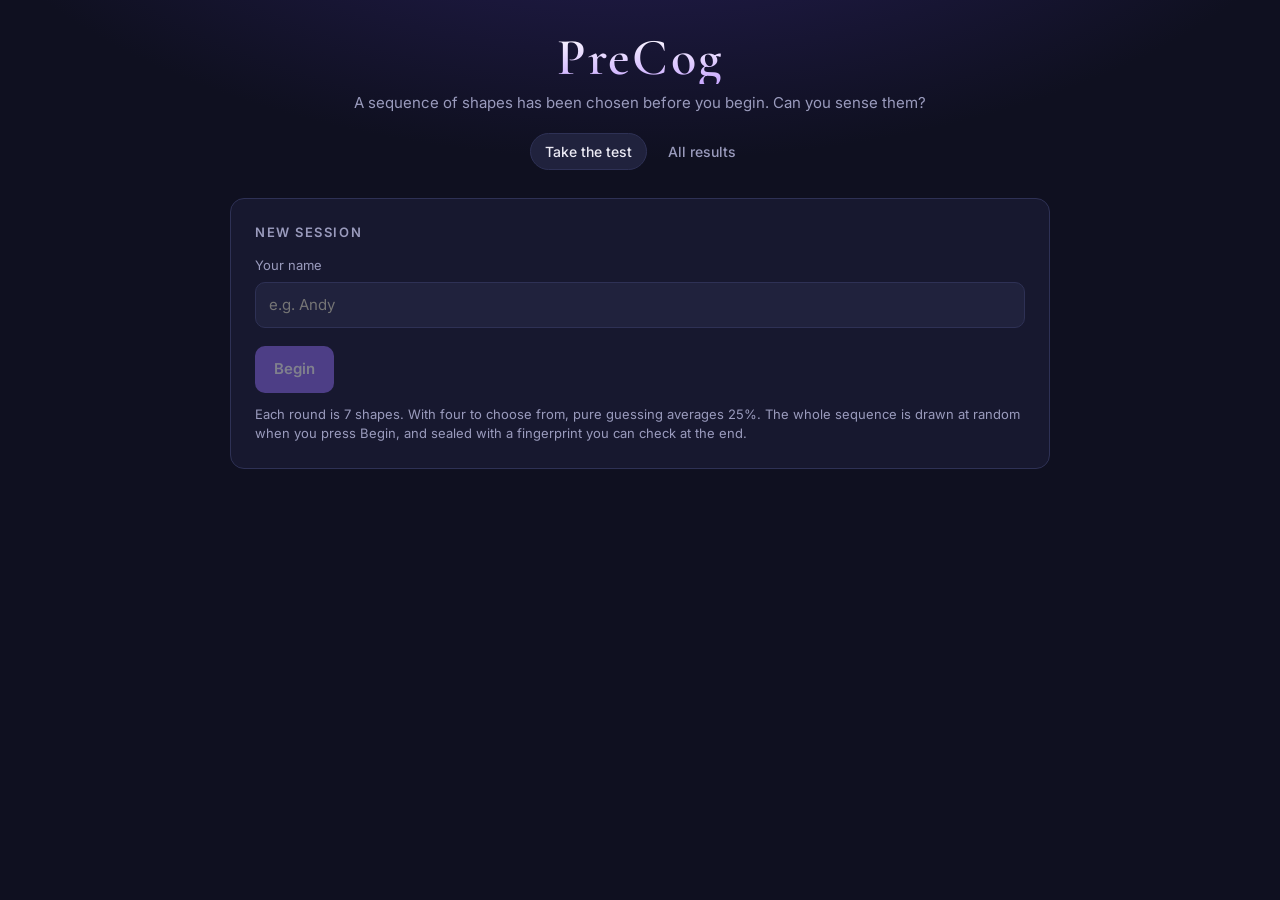
==== index.html @ 2380d51f "Face-down mystery card during play; flip reveal at the end The card's symbol is held only in script " ====
<!DOCTYPE html>
<html lang="en">
<head>
<meta charset="utf-8">
<meta name="viewport" content="width=device-width, initial-scale=1">
<title>PreCog</title>
<link rel="preconnect" href="https://fonts.googleapis.com">
<link href="https://fonts.googleapis.com/css2?family=Cormorant+Garamond:wght@500;600&family=Inter:wght@400;500;600&display=swap" rel="stylesheet">
<link rel="stylesheet" href="style.css?v=202611101138">
</head>
<body>
<div class="wrap">
  <header>
    <h1>PreCog</h1>
    <div class="tag">A sequence of shapes has been chosen before you begin. Can you sense them?</div>
    <nav class="nav">
      <a href="./" class="on">Take the test</a>
      <a href="results.html">All results</a>
    </nav>
  </header>

  <!-- Start -->
  <section class="card" id="startCard">
    <h2>New session</h2>
    <div>
      <label for="name">Your name</label>
      <input type="text" id="name" maxlength="40" autocomplete="name" placeholder="e.g. Andy">
    </div>
    <div class="actions">
      <button class="btn-primary" id="startBtn" disabled>Begin</button>
    </div>
    <div class="hint">Each round is 7 shapes. With four to choose from, pure guessing averages 25%. The whole sequence is drawn at random when you press Begin, and sealed with a fingerprint you can check at the end.</div>
  </section>

  <!-- Scramble -->
  <section class="card hidden" id="scrambleCard">
    <div class="scramble-title" id="scrambleTitle">Scrambling the sequence…</div>
    <div class="slots" id="slots"></div>
    <div class="scramble-sub" id="scrambleSub"></div>
  </section>

  <!-- Game -->
  <section class="card hidden" id="gameCard">
    <div class="status">
      <div class="who" id="who"></div>
      <div class="count" id="count"></div>
    </div>
    <div class="progress"><div id="bar"></div></div>
    <div class="mystery-wrap"><div class="mystery" id="mystery" aria-label="Hidden card">?</div></div>
    <div class="prompt" id="prompt">Which shape is it?</div>
    <div class="choices" id="choices"></div>
    <div class="reveal" id="reveal"></div>
    <div class="actions" style="justify-content:center">
      <button class="btn-primary hidden" id="nextBtn">Next</button>
    </div>
    <div class="trail" id="trail"></div>
    <div class="note" style="text-align:center">Answers stay hidden until the end. Keys: 1–4 (or S, C, T, D).<br>Sealed sequence fingerprint: <span class="hash" id="hashNow"></span></div>
  </section>

  <!-- Result -->
  <section class="card hidden" id="resultCard">
    <div class="score">
      <h2>Round complete</h2>
      <div class="bigrow">
        <div><div class="big" id="hitsBig"></div><div class="lbl">correct</div></div>
        <div class="divider"></div>
        <div><div class="big" id="pct"></div><div class="lbl">score</div></div>
      </div>
      <div class="sub" id="pctSub"></div>
      <div class="read" id="pctRead"></div>
    </div>
    <div class="slots reveal-row" id="revealRow"></div>
    <div class="seq" id="seq"></div>
    <div class="note">Fingerprint check: the SHA-256 of <span class="hash" id="sealText"></span> is <span class="hash" id="sealHash"></span>, the same one shown during play.</div>
    <div class="actions" style="justify-content:center">
      <button class="btn-primary" id="againBtn">Play again</button>
      <button class="btn-ghost" id="changeBtn">Change player</button>
      <a class="btn-ghost" href="results.html">See all results</a>
    </div>
    <div class="note" id="saveNote" style="text-align:center"></div>
  </section>
</div>

<script src="common.js?v=202611101138"></script>
<script>
(() => {
  const ROUND_LENGTH = 7;

  // Unbiased random integer 0..n-1 using crypto
  function randInt(n) {
    const buf = new Uint32Array(1);
    const limit = Math.floor(0x100000000 / n) * n;
    do { crypto.getRandomValues(buf); } while (buf[0] >= limit);
    return buf[0] % n;
  }
  function shuffle(a) {
    a = a.slice();
    for (let i = a.length - 1; i > 0; i--) { const j = randInt(i + 1); [a[i], a[j]] = [a[j], a[i]]; }
    return a;
  }
  function randSalt() {
    const b = new Uint8Array(6); crypto.getRandomValues(b);
    return Array.from(b, x => x.toString(16).padStart(2, "0")).join("");
  }
  async function sha256(text) {
    const d = await crypto.subtle.digest("SHA-256", new TextEncoder().encode(text));
    return Array.from(new Uint8Array(d), x => x.toString(16).padStart(2, "0")).join("");
  }
  function verdictText(hits, n) {
    const pct = hits / n * 100;
    const p = pAtLeast(hits, n);
    if (pct > 25 && p < 0.01) return `Remarkable. Chance alone would do this well less than 1 time in ${Math.round(1 / p).toLocaleString()}.`;
    if (pct > 25 && p < 0.05) return `Above chance. Guessing would score this high about 1 time in ${Math.round(1 / p)}.`;
    if (pct > 25) return `A little above the 25% you'd expect from guessing, but well within luck.`;
    if (pct === 25) return `Exactly what chance predicts.`;
    return `Below the 25% chance level. The shapes are keeping their secrets.`;
  }

  // ---------- state ----------
  let round = null;
  let player = "";

  const nameEl = $("name");
  try { nameEl.value = localStorage.getItem("precog.name") || ""; } catch (e) {}
  const updateStart = () => { $("startBtn").disabled = !nameEl.value.trim(); };
  nameEl.addEventListener("input", updateStart);
  nameEl.addEventListener("keydown", e => { if (e.key === "Enter" && nameEl.value.trim()) startRound(); });
  updateStart();

  $("startBtn").addEventListener("click", startRound);
  $("againBtn").addEventListener("click", startRound);
  $("changeBtn").addEventListener("click", () => {
    show("startCard"); nameEl.focus(); nameEl.select();
  });
  $("nextBtn").addEventListener("click", nextTrial);
  document.addEventListener("keydown", e => {
    if ($("gameCard").classList.contains("hidden") || !round || e.target === nameEl) return;
    const awaiting = round.guesses.length === round.i;
    const k = e.key.toLowerCase();
    if (awaiting) {
      const byKey = { "1": round.order[0], "2": round.order[1], "3": round.order[2], "4": round.order[3], s: "square", c: "circle", t: "triangle", d: "diamond" };
      if (byKey[k]) { e.preventDefault(); choose(byKey[k]); }
    }
  });

  function show(id) {
    ["startCard", "scrambleCard", "gameCard", "resultCard"].forEach(c => $(c).classList.toggle("hidden", c !== id));
  }

  async function startRound() {
    if (scrambling) return;
    player = nameEl.value.trim().slice(0, 40);
    if (!player) return;
    try { localStorage.setItem("precog.name", player); } catch (e) {}
    const n = ROUND_LENGTH;
    const targets = Array.from({ length: n }, () => SHAPES[randInt(4)]);
    const salt = randSalt();
    const sealText = salt + ":" + targets.map(t => CODE[t]).join("");
    round = {
      targets, guesses: [], i: 0, order: shuffle(SHAPES),
      salt, sealText, seal: await sha256(sealText), started: new Date().toISOString()
    };
    $("who").textContent = player;
    $("hashNow").textContent = round.seal.slice(0, 16) + "…";
    $("trail").innerHTML = "";
    await scramble(round);
    show("gameCard");
    renderTrial();
  }

  // Theatrical scramble. The flickering shapes are decoys drawn fresh each frame;
  // the real targets are already fixed and never shown here.
  let scrambling = false;
  const sleep = ms => new Promise(r => setTimeout(r, ms));
  async function scramble(r) {
    scrambling = true;
    $("startBtn").disabled = true; $("againBtn").disabled = true;
    const n = r.targets.length;
    const box = $("slots");
    box.innerHTML = "";
    const slots = [];
    for (let i = 0; i < n; i++) {
      const s = document.createElement("div");
      s.className = "slot spinning";
      s.innerHTML = shapeSvg(SHAPES[randInt(4)]);
      box.appendChild(s); slots.push(s);
    }
    $("scrambleTitle").textContent = "Scrambling the sequence…";
    $("scrambleSub").textContent = "Drawing " + n + " shapes at random";
    show("scrambleCard");
    const reduced = window.matchMedia && matchMedia("(prefers-reduced-motion: reduce)").matches;
    const locked = new Set();
    const ticker = setInterval(() => {
      slots.forEach((s, i) => { if (!locked.has(i)) s.innerHTML = shapeSvg(SHAPES[randInt(4)]); });
    }, reduced ? 250 : 70);
    await sleep(reduced ? 400 : 1300);
    $("scrambleTitle").textContent = "Locking in…";
    for (let i = 0; i < n; i++) {
      locked.add(i);
      slots[i].classList.remove("spinning");
      slots[i].classList.add("locked");
      await sleep(reduced ? 40 : 170);
    }
    clearInterval(ticker);
    $("scrambleTitle").textContent = "Sequence sealed";
    $("scrambleSub").innerHTML = `Fingerprint <span class="hash">${round.seal.slice(0, 16)}…</span><br>Fixed now. Nothing can change it during your round.`;
    await sleep(reduced ? 500 : 1400);
    $("startBtn").disabled = !nameEl.value.trim(); $("againBtn").disabled = false;
    scrambling = false;
  }

  // The hidden card. Its symbol lives only in round.targets (script memory);
  // nothing about it is written to the page until the round is over.
  function dealCard() {
    const m = $("mystery");
    m.classList.remove("deal", "sealed");
    void m.offsetWidth;
    m.classList.add("deal");
    m.title = `Card ${round.i + 1} of ${round.targets.length}`;
  }

  function renderTrial() {
    dealCard();
    const { i, targets, order } = round;
    $("count").textContent = `Shape ${i + 1} of ${targets.length}`;
    $("bar").style.width = (i / targets.length * 100) + "%";
    $("prompt").textContent = "Which shape is it?";
    $("reveal").innerHTML = "";
    $("nextBtn").classList.add("hidden");
    const box = $("choices");
    box.innerHTML = "";
    order.forEach(s => {
      const b = document.createElement("button");
      b.className = "choice"; b.dataset.shape = s;
      b.setAttribute("aria-label", LABEL[s]);
      b.innerHTML = shapeSvg(s) + `<span>${LABEL[s]}</span>`;
      b.addEventListener("click", () => choose(s));
      box.appendChild(b);
    });
  }

  // Blind mode: no feedback until the round is over.
  function choose(s) {
    if (round.guesses.length > round.i) return;
    round.guesses.push(s);
    document.querySelectorAll(".choice").forEach(b => {
      b.disabled = true;
      b.classList.add(b.dataset.shape === s ? "picked" : "dim");
    });
    $("prompt").textContent = `Locked in: ${LABEL[s]}`;
    $("mystery").classList.add("sealed");
    const pip = document.createElement("div");
    pip.className = "pip";
    pip.title = `${round.i + 1}: you chose ${LABEL[s]}`;
    pip.innerHTML = shapeSvg(s);
    $("trail").appendChild(pip);
    $("bar").style.width = ((round.i + 1) / round.targets.length * 100) + "%";
    const last = round.i === round.targets.length - 1;
    if (last) $("prompt").textContent = "All choices locked in. Revealing…";
    setTimeout(nextTrial, last ? 900 : 450);
  }

  function nextTrial() {
    if (round.i === round.targets.length - 1) return finish();
    round.i++;
    renderTrial();
  }

  async function revealCards() {
    const row = $("revealRow");
    row.innerHTML = "";
    const cards = round.targets.map(() => {
      const c = document.createElement("div");
      c.className = "slot locked";
      row.appendChild(c);
      return c;
    });
    const reduced = window.matchMedia && matchMedia("(prefers-reduced-motion: reduce)").matches;
    await sleep(reduced ? 50 : 500);
    for (let k = 0; k < cards.length; k++) {
      const hit = round.targets[k] === round.guesses[k];
      cards[k].innerHTML = shapeSvg(round.targets[k]);
      cards[k].classList.remove("locked");
      cards[k].classList.add(hit ? "hit" : "miss");
      cards[k].title = `Card ${k + 1}: ${LABEL[round.targets[k]]}${hit ? " (you got it)" : ", you chose " + LABEL[round.guesses[k]]}`;
      await sleep(reduced ? 20 : 260);
    }
  }

  async function finish() {
    const n = round.targets.length;
    const hits = round.targets.reduce((a, t, i) => a + (t === round.guesses[i] ? 1 : 0), 0);
    const pct = Math.round(hits / n * 1000) / 10;
    $("hitsBig").innerHTML = `${hits}<span class="of">/${n}</span>`;
    $("pct").textContent = pct + "%";
    $("pctSub").textContent = `Guessing would average ${(n / 4).toFixed(2).replace(/\.?0+$/, "")} out of ${n} (25%)`;
    $("pctRead").textContent = verdictText(hits, n);
    let rows = `<div class="h">#</div><div class="h">You chose</div><div class="h">Answer</div><div class="h"></div>`;
    round.targets.forEach((t, i) => {
      const g = round.guesses[i], ok = g === t;
      rows += `<div>${i + 1}</div><div>${shapeSvg(g)}${LABEL[g]}</div><div>${shapeSvg(t)}${LABEL[t]}</div><div style="color:${ok ? "var(--hit)" : "var(--miss)"}">${ok ? "✓" : "✗"}</div>`;
    });
    $("seq").innerHTML = rows;
    revealCards();
    $("sealText").textContent = round.sealText;
    $("sealHash").textContent = round.seal;
    show("resultCard");

    const entry = {
      name: player,
      player: playerIdFor(player),
      targets: round.targets.map(t => CODE[t]).join(""),
      guesses: round.guesses.map(t => CODE[t]).join(""),
      salt: round.salt, seal: round.seal
    };
    $("saveNote").textContent = "Saving to the results log…";
    const ok = await saveRound(entry);
    $("saveNote").textContent = ok ? "Saved to the results log." : "Couldn't reach the results log, so this round is kept on this device only.";
  }

  async function saveRound(entry) {
    try {
      await sbFetch(SB_URL, {
        method: "POST",
        headers: { "Content-Type": "application/json", Prefer: "return=minimal" },
        body: JSON.stringify(entry)
      });
      return true;
    } catch (e) {
      console.warn("save failed", e);
      const n = entry.targets.length;
      const hits = entry.targets.split("").filter((c, i) => c === entry.guesses[i]).length;
      saveLocal(Object.assign({ at: new Date().toISOString(), n, hits, pct: Math.round(hits / n * 1000) / 10 }, entry));
      return false;
    }
  }
})();
</script>
</body>
</html>
---- style.css ----
:root {
  --bg: #0f1020;
  --panel: #181a30;
  --panel-2: #20223d;
  --line: #2e3155;
  --text: #ecebf5;
  --muted: #9a9bbd;
  --accent: #c9a8ff;
  --accent-2: #8f6cf0;
  --hit: #5fd3a4;
  --miss: #f08a8a;
  --radius: 14px;
}
* { box-sizing: border-box; }
html, body { margin: 0; }
body {
  background: radial-gradient(1200px 600px at 50% -200px, #2a2160 0%, var(--bg) 60%) fixed, var(--bg);
  color: var(--text);
  font: 15px/1.5 Inter, system-ui, sans-serif;
  min-height: 100vh;
}
.wrap { max-width: 860px; margin: 0 auto; padding: 32px 20px 64px; }
header { text-align: center; margin-bottom: 28px; }
h1 {
  font-family: "Cormorant Garamond", Georgia, serif;
  font-weight: 600; font-size: 52px; letter-spacing: 0.04em;
  margin: 0; line-height: 1;
  background: linear-gradient(180deg, #fff, var(--accent));
  -webkit-background-clip: text; background-clip: text; color: transparent;
}
.tag { color: var(--muted); margin-top: 8px; }
.card {
  background: color-mix(in srgb, var(--panel) 92%, transparent);
  border: 1px solid var(--line); border-radius: var(--radius);
  padding: 24px; margin-bottom: 20px;
}
h2 { font-size: 13px; text-transform: uppercase; letter-spacing: 0.12em; color: var(--muted); margin: 0 0 14px; font-weight: 600; }
label { display: block; color: var(--muted); font-size: 13px; margin-bottom: 6px; }
input[type=text], select {
  width: 100%; background: var(--panel-2); color: var(--text);
  border: 1px solid var(--line); border-radius: 10px; padding: 11px 13px; font: inherit;
}
input[type=text]:focus, select:focus { outline: 2px solid var(--accent-2); outline-offset: 1px; }
.row { display: grid; grid-template-columns: 1fr 160px; gap: 14px; }
@media (max-width: 560px) { .row { grid-template-columns: 1fr; } h1 { font-size: 42px; } }
button {
  font: inherit; cursor: pointer; border-radius: 10px; border: 1px solid transparent;
  padding: 11px 18px; font-weight: 600;
}
.btn-primary { background: var(--accent-2); color: #fff; }
.btn-primary:hover { background: #9f80f5; }
.btn-primary:disabled { opacity: .45; cursor: not-allowed; }
.btn-ghost { background: transparent; color: var(--muted); border-color: var(--line); }
.btn-ghost:hover { color: var(--text); border-color: var(--muted); }
.actions { display: flex; gap: 10px; margin-top: 18px; flex-wrap: wrap; }
.hint { color: var(--muted); font-size: 13px; margin-top: 12px; }
.hash { font-family: ui-monospace, Menlo, monospace; font-size: 12px; color: var(--muted); word-break: break-all; }

/* Game */
.status { display: flex; justify-content: space-between; align-items: baseline; margin-bottom: 18px; gap: 12px; flex-wrap: wrap; }
.status .who { font-weight: 600; }
.status .count { color: var(--muted); }
.progress { height: 4px; background: var(--panel-2); border-radius: 4px; overflow: hidden; margin-bottom: 22px; }
.progress > div { height: 100%; background: linear-gradient(90deg, var(--accent-2), var(--accent)); width: 0; transition: width .3s; }
.prompt { text-align: center; color: var(--muted); margin-bottom: 16px; min-height: 24px; }
.choices { display: grid; grid-template-columns: repeat(4, 1fr); gap: 12px; }
@media (max-width: 560px) { .choices { grid-template-columns: repeat(2, 1fr); } }
.choice {
  background: var(--panel-2); border: 1px solid var(--line); border-radius: 14px;
  aspect-ratio: 1; display: flex; flex-direction: column; align-items: center; justify-content: center; gap: 8px;
  color: var(--text); transition: transform .12s, border-color .12s, background .12s; padding: 10px;
}
.choice:hover:not(:disabled) { transform: translateY(-2px); border-color: var(--accent); }
.choice:disabled { cursor: default; }
.choice svg { width: 56%; height: auto; }
.choice span { font-size: 13px; color: var(--muted); font-weight: 500; }
.choice.picked { border-color: var(--accent); }
.choice.target-hit { background: color-mix(in srgb, var(--hit) 22%, var(--panel-2)); border-color: var(--hit); }
.choice.target-miss { background: color-mix(in srgb, var(--miss) 18%, var(--panel-2)); border-color: var(--miss); }
.choice.dim { opacity: .35; }
.reveal { text-align: center; margin-top: 18px; min-height: 48px; }
.reveal .verdict { font-family: "Cormorant Garamond", Georgia, serif; font-size: 26px; font-weight: 600; }
.verdict.hit { color: var(--hit); }
.verdict.miss { color: var(--miss); }
.trail { display: flex; flex-wrap: wrap; gap: 6px; margin-top: 18px; justify-content: center; }
.pip { width: 26px; height: 26px; border-radius: 7px; display: grid; place-items: center; background: var(--panel-2); border: 1px solid var(--line); }
.pip svg { width: 14px; height: 14px; }
.pip.hit { border-color: var(--hit); background: color-mix(in srgb, var(--hit) 20%, var(--panel-2)); }
.pip.miss { border-color: color-mix(in srgb, var(--miss) 60%, var(--line)); }

/* Scramble */
.scramble-title { text-align: center; font-family: "Cormorant Garamond", Georgia, serif; font-size: 28px; font-weight: 600; color: var(--accent); margin-bottom: 22px; }
.slots { display: grid; grid-template-columns: repeat(7, 1fr); gap: 8px; max-width: 560px; margin: 0 auto; }
@media (max-width: 560px) { .slots { gap: 5px; } }
.slot {
  aspect-ratio: 3 / 4; border-radius: 10px; background: var(--panel-2); border: 1px solid var(--line);
  display: grid; place-items: center; position: relative; overflow: hidden;
  transition: transform .35s, border-color .35s, background .35s, box-shadow .35s;
}
.slot svg { width: 58%; height: auto; color: var(--muted); }
.slot.spinning svg { animation: flick .09s linear infinite alternate; }
@keyframes flick { from { opacity: .45; transform: scale(.9) rotate(-6deg); } to { opacity: 1; transform: scale(1.04) rotate(6deg); } }
.slot.locked {
  background: linear-gradient(160deg, #3a2a78, #1d1640); border-color: var(--accent);
  transform: rotateY(180deg); box-shadow: 0 0 18px -4px var(--accent-2);
}
.slot.locked::after {
  content: "?"; position: absolute; inset: 0; display: grid; place-items: center;
  font-family: "Cormorant Garamond", Georgia, serif; font-size: 30px; color: var(--accent);
  transform: rotateY(180deg);
}
.slot.locked svg { display: none; }
.scramble-sub { text-align: center; color: var(--muted); margin-top: 20px; min-height: 40px; font-size: 13px; }
.scramble-sub .hash { color: var(--accent); }
@media (prefers-reduced-motion: reduce) { .slot.spinning svg { animation: none; } .slot { transition: none; } }

/* Result */
.score { text-align: center; }
.score .big { font-family: "Cormorant Garamond", Georgia, serif; font-size: 84px; font-weight: 600; line-height: 1; color: var(--accent); font-variant-numeric: lining-nums; font-feature-settings: "lnum" 1; }
.score .big .of { font-size: .55em; color: var(--muted); margin-left: 2px; }
.score .bigrow { display: flex; justify-content: center; align-items: center; gap: 36px; margin-top: 6px; }
.score .bigrow .lbl { color: var(--muted); font-size: 12px; text-transform: uppercase; letter-spacing: .12em; margin-top: 6px; }
.score .divider { width: 1px; align-self: stretch; background: var(--line); }
@media (max-width: 560px) { .score .big { font-size: 60px; } .score .bigrow { gap: 22px; } }
.score .sub { color: var(--muted); margin-top: 14px; }
.score .read { margin-top: 14px; font-size: 16px; }
.seq { display: grid; grid-template-columns: auto 1fr 1fr auto; gap: 4px 14px; font-size: 13px; margin-top: 18px; max-height: 280px; overflow: auto; }
.seq div { padding: 4px 0; border-bottom: 1px solid var(--line); display: flex; align-items: center; gap: 6px; }
.seq .h { color: var(--muted); font-weight: 600; }
.seq svg { width: 14px; height: 14px; }

/* Log */
.log-head { display: flex; justify-content: space-between; align-items: baseline; gap: 12px; flex-wrap: wrap; margin-bottom: 12px; }
.log-head h2 { margin: 0; }
.filter { display: flex; gap: 8px; align-items: center; }
.filter select { width: auto; padding: 7px 10px; font-size: 13px; }
.stats { display: grid; grid-template-columns: repeat(4, 1fr); gap: 10px; margin-bottom: 16px; }
@media (max-width: 560px) { .stats { grid-template-columns: repeat(2, 1fr); } }
.stat { background: var(--panel-2); border-radius: 10px; padding: 12px; }
.stat .v { font-size: 22px; font-weight: 600; }
.stat .l { font-size: 12px; color: var(--muted); }
table { width: 100%; border-collapse: collapse; font-size: 14px; }
th, td { text-align: left; padding: 9px 8px; border-bottom: 1px solid var(--line); }
th { color: var(--muted); font-weight: 500; font-size: 12px; text-transform: uppercase; letter-spacing: .08em; }
td.num, th.num { text-align: right; font-variant-numeric: tabular-nums; }
tr.click { cursor: pointer; }
tr.click:hover td { background: var(--panel-2); }
tr.detail td { background: var(--panel-2); padding: 10px 12px; }
.mini { display: flex; flex-wrap: wrap; gap: 4px; }
.empty { color: var(--muted); text-align: center; padding: 20px 0; }
.note { color: var(--muted); font-size: 12px; margin-top: 12px; }
.hidden { display: none !important; }
/* Nav */
.nav { display: flex; justify-content: center; gap: 6px; margin-top: 18px; }
.nav a { color: var(--muted); text-decoration: none; font-size: 14px; font-weight: 500; padding: 7px 14px; border-radius: 999px; border: 1px solid transparent; }
.nav a:hover { color: var(--text); border-color: var(--line); }
.nav a.on { color: var(--text); background: var(--panel-2); border-color: var(--line); }
a.btn-ghost { display: inline-flex; align-items: center; text-decoration: none; border-radius: 10px; padding: 11px 18px; font-weight: 600; border: 1px solid var(--line); }


/* Hidden card during play */
.mystery-wrap { display: flex; justify-content: center; margin-bottom: 14px; perspective: 600px; }
.mystery {
  width: 104px; aspect-ratio: 3 / 4; border-radius: 14px;
  background: linear-gradient(160deg, #3a2a78, #1d1640); border: 1px solid var(--accent);
  box-shadow: 0 0 22px -4px var(--accent-2);
  display: grid; place-items: center; user-select: none;
  font-family: "Cormorant Garamond", Georgia, serif; font-size: 64px; font-weight: 600; color: var(--accent);
  animation: hover-float 3s ease-in-out infinite;
}
.mystery.deal { animation: deal-in .45s ease-out, hover-float 3s ease-in-out .45s infinite; }
.mystery.sealed { animation: none; transform: scale(.94); box-shadow: 0 0 34px -2px var(--accent); transition: transform .2s, box-shadow .2s; }
@keyframes deal-in { from { opacity: 0; transform: translateY(-18px) rotateY(90deg); } to { opacity: 1; transform: none; } }
@keyframes hover-float { 0%, 100% { transform: translateY(0); } 50% { transform: translateY(-4px); } }
@media (prefers-reduced-motion: reduce) { .mystery, .mystery.deal { animation: none; } }

/* Card reveal on results */
.reveal-row { margin: 22px auto 6px; perspective: 600px; }
.slot.hit { border-color: var(--hit); background: color-mix(in srgb, var(--hit) 18%, var(--panel-2)); }
.slot.hit svg { color: var(--hit); }
.slot.miss { border-color: color-mix(in srgb, var(--miss) 55%, var(--line)); }
.slot.miss svg { color: var(--text); }
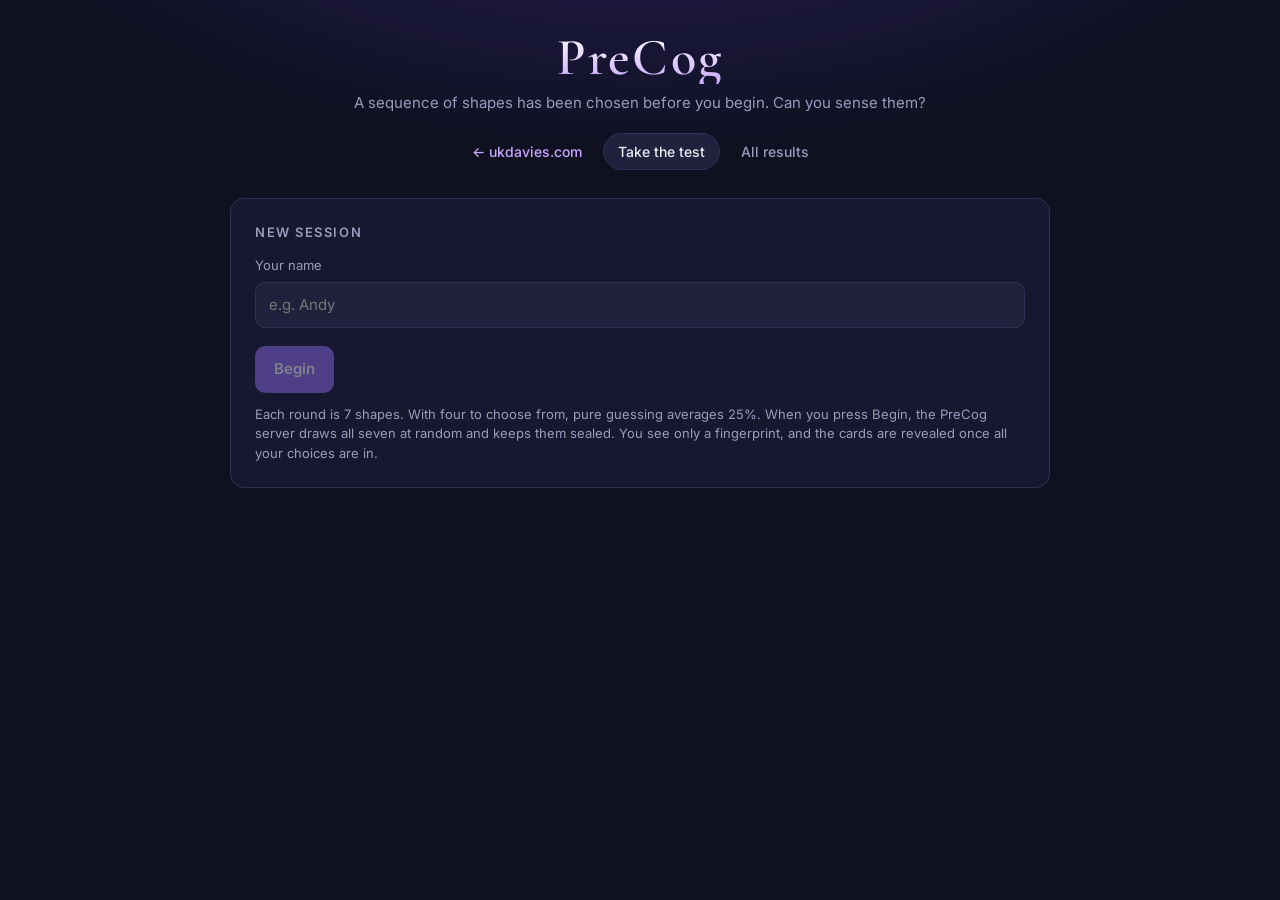
==== commit 3b15cb6b: "Draw cards on the server; add link back to ukdavies.com Supabase now draws and holds the seven cards" ====
--- a/index.html
+++ b/index.html
@@ -6,7 +6,7 @@
 <title>PreCog</title>
 <link rel="preconnect" href="https://fonts.googleapis.com">
 <link href="https://fonts.googleapis.com/css2?family=Cormorant+Garamond:wght@500;600&family=Inter:wght@400;500;600&display=swap" rel="stylesheet">
-<link rel="stylesheet" href="style.css?v=202611101138">
+<link rel="stylesheet" href="style.css?v=202611101156">
 </head>
 <body>
 <div class="wrap">
@@ -14,6 +14,7 @@
     <h1>PreCog</h1>
     <div class="tag">A sequence of shapes has been chosen before you begin. Can you sense them?</div>
     <nav class="nav">
+      <a href="https://ukdavies.com/" class="home">← ukdavies.com</a>
       <a href="./" class="on">Take the test</a>
       <a href="results.html">All results</a>
     </nav>
@@ -29,7 +30,8 @@
     <div class="actions">
       <button class="btn-primary" id="startBtn" disabled>Begin</button>
     </div>
-    <div class="hint">Each round is 7 shapes. With four to choose from, pure guessing averages 25%. The whole sequence is drawn at random when you press Begin, and sealed with a fingerprint you can check at the end.</div>
+    <div class="note" id="startError" style="color:var(--miss)"></div>
+    <div class="hint">Each round is 7 shapes. With four to choose from, pure guessing averages 25%. When you press Begin, the PreCog server draws all seven at random and keeps them sealed. You see only a fingerprint, and the cards are revealed once all your choices are in.</div>
   </section>
 
   <!-- Scramble -->
@@ -46,7 +48,7 @@
       <div class="count" id="count"></div>
     </div>
     <div class="progress"><div id="bar"></div></div>
-    <div class="mystery-wrap"><div class="mystery" id="mystery" aria-label="Hidden card">?</div></div>
+    <div class="mystery-wrap" id="mysteryWrap"><div class="mystery" id="mystery" aria-label="Hidden card"><span class="q">?</span></div></div>
     <div class="prompt" id="prompt">Which shape is it?</div>
     <div class="choices" id="choices"></div>
     <div class="reveal" id="reveal"></div>
@@ -81,7 +83,7 @@
   </section>
 </div>
 
-<script src="common.js?v=202611101138"></script>
+<script src="common.js?v=202611101156"></script>
 <script>
 (() => {
   const ROUND_LENGTH = 7;
@@ -97,10 +99,6 @@
     a = a.slice();
     for (let i = a.length - 1; i > 0; i--) { const j = randInt(i + 1); [a[i], a[j]] = [a[j], a[i]]; }
     return a;
-  }
-  function randSalt() {
-    const b = new Uint8Array(6); crypto.getRandomValues(b);
-    return Array.from(b, x => x.toString(16).padStart(2, "0")).join("");
   }
   async function sha256(text) {
     const d = await crypto.subtle.digest("SHA-256", new TextEncoder().encode(text));
@@ -152,18 +150,24 @@
     player = nameEl.value.trim().slice(0, 40);
     if (!player) return;
     try { localStorage.setItem("precog.name", player); } catch (e) {}
-    const n = ROUND_LENGTH;
-    const targets = Array.from({ length: n }, () => SHAPES[randInt(4)]);
-    const salt = randSalt();
-    const sealText = salt + ":" + targets.map(t => CODE[t]).join("");
-    round = {
-      targets, guesses: [], i: 0, order: shuffle(SHAPES),
-      salt, sealText, seal: await sha256(sealText), started: new Date().toISOString()
-    };
+    $("startError").textContent = "";
+    // The server draws and keeps the symbols. We only get a round id and its fingerprint.
+    round = { n: ROUND_LENGTH, targets: null, guesses: [], i: 0, order: shuffle(SHAPES) };
+    const drawn = sbRpc("start_round", { p_name: player, p_player: playerIdFor(player) })
+      .then(rows => rows[0]);
     $("who").textContent = player;
+    $("trail").innerHTML = "";
+    try {
+      await scramble(round, drawn);
+    } catch (e) {
+      console.warn("start failed", e);
+      scrambling = false;
+      $("startBtn").disabled = !nameEl.value.trim(); $("againBtn").disabled = false;
+      show("startCard");
+      $("startError").textContent = "Couldn't reach the PreCog server to draw your cards. Please try again in a moment.";
+      return;
+    }
     $("hashNow").textContent = round.seal.slice(0, 16) + "…";
-    $("trail").innerHTML = "";
-    await scramble(round);
     show("gameCard");
     renderTrial();
   }
@@ -172,10 +176,10 @@
   // the real targets are already fixed and never shown here.
   let scrambling = false;
   const sleep = ms => new Promise(r => setTimeout(r, ms));
-  async function scramble(r) {
+  async function scramble(r, drawn) {
     scrambling = true;
     $("startBtn").disabled = true; $("againBtn").disabled = true;
-    const n = r.targets.length;
+    const n = r.n;
     const box = $("slots");
     box.innerHTML = "";
     const slots = [];
@@ -201,9 +205,12 @@
       slots[i].classList.add("locked");
       await sleep(reduced ? 40 : 170);
     }
-    clearInterval(ticker);
+    let res;
+    try { res = await drawn; } finally { clearInterval(ticker); }
+    if (!res || !res.session_id) throw new Error("no round returned");
+    round.sessionId = res.session_id; round.n = res.n; round.seal = res.seal;
     $("scrambleTitle").textContent = "Sequence sealed";
-    $("scrambleSub").innerHTML = `Fingerprint <span class="hash">${round.seal.slice(0, 16)}…</span><br>Fixed now. Nothing can change it during your round.`;
+    $("scrambleSub").innerHTML = `Fingerprint <span class="hash">${round.seal.slice(0, 16)}…</span><br>Drawn and held by the server. Nothing can change it during your round.`;
     await sleep(reduced ? 500 : 1400);
     $("startBtn").disabled = !nameEl.value.trim(); $("againBtn").disabled = false;
     scrambling = false;
@@ -211,19 +218,52 @@
 
   // The hidden card. Its symbol lives only in round.targets (script memory);
   // nothing about it is written to the page until the round is over.
+  const reducedMotion = () => window.matchMedia && matchMedia("(prefers-reduced-motion: reduce)").matches;
+
   function dealCard() {
     const m = $("mystery");
-    m.classList.remove("deal", "sealed");
+    m.classList.remove("deal", "sealed", "exit");
     void m.offsetWidth;
     m.classList.add("deal");
-    m.title = `Card ${round.i + 1} of ${round.targets.length}`;
+    m.title = `Card ${round.i + 1} of ${round.n}`;
+    if (!reducedMotion()) {
+      setTimeout(() => { sparkleBurst(); ripple(); }, 380);
+    }
+  }
+
+  // Purely decorative: sparkles and a ring of light around the card.
+  function sparkleBurst() {
+    const wrap = $("mysteryWrap");
+    const glyphs = ["✦", "✧", "⋆", "✶", "·"];
+    const n = 14;
+    for (let k = 0; k < n; k++) {
+      const s = document.createElement("span");
+      s.className = "spark";
+      s.textContent = glyphs[k % glyphs.length];
+      const ang = (k / n) * Math.PI * 2 + Math.random() * 0.4;
+      const dist = 70 + Math.random() * 50;
+      s.style.setProperty("--dx", Math.cos(ang) * dist + "px");
+      s.style.setProperty("--dy", Math.sin(ang) * dist * 0.8 + "px");
+      s.style.setProperty("--rot", (Math.random() * 360 - 180) + "deg");
+      s.style.fontSize = (10 + Math.random() * 12) + "px";
+      s.style.animationDelay = (Math.random() * 80) + "ms";
+      wrap.appendChild(s);
+      setTimeout(() => s.remove(), 1000);
+    }
+  }
+  function ripple() {
+    const wrap = $("mysteryWrap");
+    const r = document.createElement("span");
+    r.className = "ripple";
+    wrap.appendChild(r);
+    setTimeout(() => r.remove(), 900);
   }
 
   function renderTrial() {
     dealCard();
-    const { i, targets, order } = round;
-    $("count").textContent = `Shape ${i + 1} of ${targets.length}`;
-    $("bar").style.width = (i / targets.length * 100) + "%";
+    const { i, n, order } = round;
+    $("count").textContent = `Shape ${i + 1} of ${n}`;
+    $("bar").style.width = (i / n * 100) + "%";
     $("prompt").textContent = "Which shape is it?";
     $("reveal").innerHTML = "";
     $("nextBtn").classList.add("hidden");
@@ -248,20 +288,22 @@
       b.classList.add(b.dataset.shape === s ? "picked" : "dim");
     });
     $("prompt").textContent = `Locked in: ${LABEL[s]}`;
-    $("mystery").classList.add("sealed");
+    const card = $("mystery");
+    card.classList.add("sealed");
+    if (!reducedMotion()) setTimeout(() => { card.classList.remove("deal"); card.classList.add("exit"); }, 220);
     const pip = document.createElement("div");
     pip.className = "pip";
     pip.title = `${round.i + 1}: you chose ${LABEL[s]}`;
     pip.innerHTML = shapeSvg(s);
     $("trail").appendChild(pip);
-    $("bar").style.width = ((round.i + 1) / round.targets.length * 100) + "%";
-    const last = round.i === round.targets.length - 1;
+    $("bar").style.width = ((round.i + 1) / round.n * 100) + "%";
+    const last = round.i === round.n - 1;
     if (last) $("prompt").textContent = "All choices locked in. Revealing…";
-    setTimeout(nextTrial, last ? 900 : 450);
+    setTimeout(nextTrial, last ? 1000 : (reducedMotion() ? 450 : 620));
   }
 
   function nextTrial() {
-    if (round.i === round.targets.length - 1) return finish();
+    if (round.i === round.n - 1) return finish();
     round.i++;
     renderTrial();
   }
@@ -288,51 +330,42 @@
   }
 
   async function finish() {
-    const n = round.targets.length;
-    const hits = round.targets.reduce((a, t, i) => a + (t === round.guesses[i] ? 1 : 0), 0);
-    const pct = Math.round(hits / n * 1000) / 10;
+    let res;
+    try {
+      const rows = await sbRpc("submit_round", {
+        p_session: round.sessionId,
+        p_guesses: round.guesses.map(t => CODE[t]).join("")
+      });
+      res = rows[0];
+    } catch (e) {
+      console.warn("submit failed", e);
+      $("prompt").innerHTML = `Couldn't reach the server to reveal your cards. <button class="btn-ghost" id="retryBtn" style="margin-left:8px;padding:6px 12px">Try again</button>`;
+      $("retryBtn").addEventListener("click", () => { $("prompt").textContent = "Revealing…"; finish(); });
+      return;
+    }
+    round.targets = res.targets.split("").map(c => FROM_CODE[c]);
+    round.salt = res.salt;
+    round.sealText = res.salt + ":" + res.targets;
+    const n = res.n, hits = res.hits, pct = Number(res.pct);
     $("hitsBig").innerHTML = `${hits}<span class="of">/${n}</span>`;
     $("pct").textContent = pct + "%";
     $("pctSub").textContent = `Guessing would average ${(n / 4).toFixed(2).replace(/\.?0+$/, "")} out of ${n} (25%)`;
     $("pctRead").textContent = verdictText(hits, n);
     let rows = `<div class="h">#</div><div class="h">You chose</div><div class="h">Answer</div><div class="h"></div>`;
-    round.targets.forEach((t, i) => {
-      const g = round.guesses[i], ok = g === t;
-      rows += `<div>${i + 1}</div><div>${shapeSvg(g)}${LABEL[g]}</div><div>${shapeSvg(t)}${LABEL[t]}</div><div style="color:${ok ? "var(--hit)" : "var(--miss)"}">${ok ? "✓" : "✗"}</div>`;
+    round.targets.forEach((t, k) => {
+      const g = round.guesses[k], ok = g === t;
+      rows += `<div>${k + 1}</div><div>${shapeSvg(g)}${LABEL[g]}</div><div>${shapeSvg(t)}${LABEL[t]}</div><div style="color:${ok ? "var(--hit)" : "var(--miss)"}">${ok ? "✓" : "✗"}</div>`;
     });
     $("seq").innerHTML = rows;
-    revealCards();
     $("sealText").textContent = round.sealText;
     $("sealHash").textContent = round.seal;
     show("resultCard");
-
-    const entry = {
-      name: player,
-      player: playerIdFor(player),
-      targets: round.targets.map(t => CODE[t]).join(""),
-      guesses: round.guesses.map(t => CODE[t]).join(""),
-      salt: round.salt, seal: round.seal
-    };
-    $("saveNote").textContent = "Saving to the results log…";
-    const ok = await saveRound(entry);
-    $("saveNote").textContent = ok ? "Saved to the results log." : "Couldn't reach the results log, so this round is kept on this device only.";
-  }
-
-  async function saveRound(entry) {
-    try {
-      await sbFetch(SB_URL, {
-        method: "POST",
-        headers: { "Content-Type": "application/json", Prefer: "return=minimal" },
-        body: JSON.stringify(entry)
-      });
-      return true;
-    } catch (e) {
-      console.warn("save failed", e);
-      const n = entry.targets.length;
-      const hits = entry.targets.split("").filter((c, i) => c === entry.guesses[i]).length;
-      saveLocal(Object.assign({ at: new Date().toISOString(), n, hits, pct: Math.round(hits / n * 1000) / 10 }, entry));
-      return false;
-    }
+    revealCards();
+    // Check the server kept its word: the revealed cards must hash to the fingerprint shown at the start.
+    const ok = (await sha256(round.sealText)) === round.seal && res.seal === round.seal;
+    $("saveNote").innerHTML = ok
+      ? `<span style="color:var(--hit)">✓ Fingerprint verified.</span> Saved to the results log.`
+      : `<span style="color:var(--miss)">✗ Fingerprint mismatch.</span> The revealed cards don't match the sealed sequence.`;
   }
 })();
 </script>
--- a/style.css
+++ b/style.css
@@ -159,20 +159,66 @@
 
 
 /* Hidden card during play */
-.mystery-wrap { display: flex; justify-content: center; margin-bottom: 14px; perspective: 600px; }
+.mystery-wrap { position: relative; display: flex; justify-content: center; align-items: center; height: 160px; margin-bottom: 8px; perspective: 800px; }
 .mystery {
+  position: relative; overflow: hidden;
   width: 104px; aspect-ratio: 3 / 4; border-radius: 14px;
-  background: linear-gradient(160deg, #3a2a78, #1d1640); border: 1px solid var(--accent);
-  box-shadow: 0 0 22px -4px var(--accent-2);
+  background:
+    radial-gradient(circle at 50% 50%, transparent 38%, rgba(201,168,255,.08) 39%, transparent 41%),
+    repeating-linear-gradient(45deg, rgba(255,255,255,.03) 0 6px, transparent 6px 12px),
+    linear-gradient(160deg, #3a2a78, #1d1640);
+  border: 1px solid var(--accent);
+  box-shadow: 0 0 22px -4px var(--accent-2), inset 0 0 0 4px rgba(201,168,255,.12);
   display: grid; place-items: center; user-select: none;
   font-family: "Cormorant Garamond", Georgia, serif; font-size: 64px; font-weight: 600; color: var(--accent);
   animation: hover-float 3s ease-in-out infinite;
-}
-.mystery.deal { animation: deal-in .45s ease-out, hover-float 3s ease-in-out .45s infinite; }
-.mystery.sealed { animation: none; transform: scale(.94); box-shadow: 0 0 34px -2px var(--accent); transition: transform .2s, box-shadow .2s; }
-@keyframes deal-in { from { opacity: 0; transform: translateY(-18px) rotateY(90deg); } to { opacity: 1; transform: none; } }
-@keyframes hover-float { 0%, 100% { transform: translateY(0); } 50% { transform: translateY(-4px); } }
-@media (prefers-reduced-motion: reduce) { .mystery, .mystery.deal { animation: none; } }
+  transform-style: preserve-3d;
+}
+.mystery .q { text-shadow: 0 0 18px rgba(201,168,255,.7); animation: q-glow 2.4s ease-in-out infinite; }
+.mystery::after {
+  content: ""; position: absolute; inset: -40%;
+  background: linear-gradient(115deg, transparent 40%, rgba(255,255,255,.35) 50%, transparent 60%);
+  transform: translateX(-120%); pointer-events: none;
+}
+.mystery.deal { animation: deal-in .7s cubic-bezier(.2,.9,.25,1.15), hover-float 3s ease-in-out .7s infinite; }
+.mystery.deal::after { animation: shimmer .9s ease-out .45s; }
+.mystery.sealed { animation: none; transform: scale(.92); box-shadow: 0 0 40px 0 var(--accent); transition: transform .18s, box-shadow .18s; }
+.mystery.exit { animation: card-exit .4s ease-in forwards; }
+@keyframes deal-in {
+  0%   { opacity: 0; transform: translate(-160px, -60px) rotateY(-540deg) rotateZ(-25deg) scale(.35); filter: blur(3px); }
+  60%  { opacity: 1; transform: translate(8px, 4px) rotateY(-20deg) rotateZ(3deg) scale(1.08); filter: blur(0); }
+  100% { transform: none; }
+}
+@keyframes card-exit {
+  0%   { transform: scale(.92); opacity: 1; }
+  100% { transform: translate(140px, 40px) rotateZ(35deg) rotateY(80deg) scale(.4); opacity: 0; }
+}
+@keyframes shimmer { to { transform: translateX(120%); } }
+@keyframes hover-float { 0%, 100% { transform: translateY(0); } 50% { transform: translateY(-5px); } }
+@keyframes q-glow { 0%, 100% { opacity: .85; } 50% { opacity: 1; text-shadow: 0 0 26px rgba(201,168,255,.95); } }
+
+.spark {
+  position: absolute; left: 50%; top: 50%; color: #e7d6ff; pointer-events: none;
+  text-shadow: 0 0 8px var(--accent);
+  animation: spark-out .85s ease-out forwards;
+}
+@keyframes spark-out {
+  0%   { opacity: 0; transform: translate(-50%, -50%) scale(.3); }
+  20%  { opacity: 1; }
+  100% { opacity: 0; transform: translate(calc(-50% + var(--dx)), calc(-50% + var(--dy))) rotate(var(--rot)) scale(1); }
+}
+.ripple {
+  position: absolute; left: 50%; top: 50%; width: 110px; height: 146px; border-radius: 16px;
+  border: 2px solid var(--accent); pointer-events: none;
+  animation: ripple-out .85s ease-out forwards;
+}
+@keyframes ripple-out {
+  0%   { opacity: .9; transform: translate(-50%, -50%) scale(1); }
+  100% { opacity: 0; transform: translate(-50%, -50%) scale(1.7); }
+}
+@media (prefers-reduced-motion: reduce) {
+  .mystery, .mystery.deal, .mystery .q, .mystery.deal::after { animation: none; }
+}
 
 /* Card reveal on results */
 .reveal-row { margin: 22px auto 6px; perspective: 600px; }
@@ -180,3 +226,6 @@
 .slot.hit svg { color: var(--hit); }
 .slot.miss { border-color: color-mix(in srgb, var(--miss) 55%, var(--line)); }
 .slot.miss svg { color: var(--text); }
+
+.nav a.home { color: var(--accent); }
+.nav a.home:hover { border-color: var(--accent-2); }
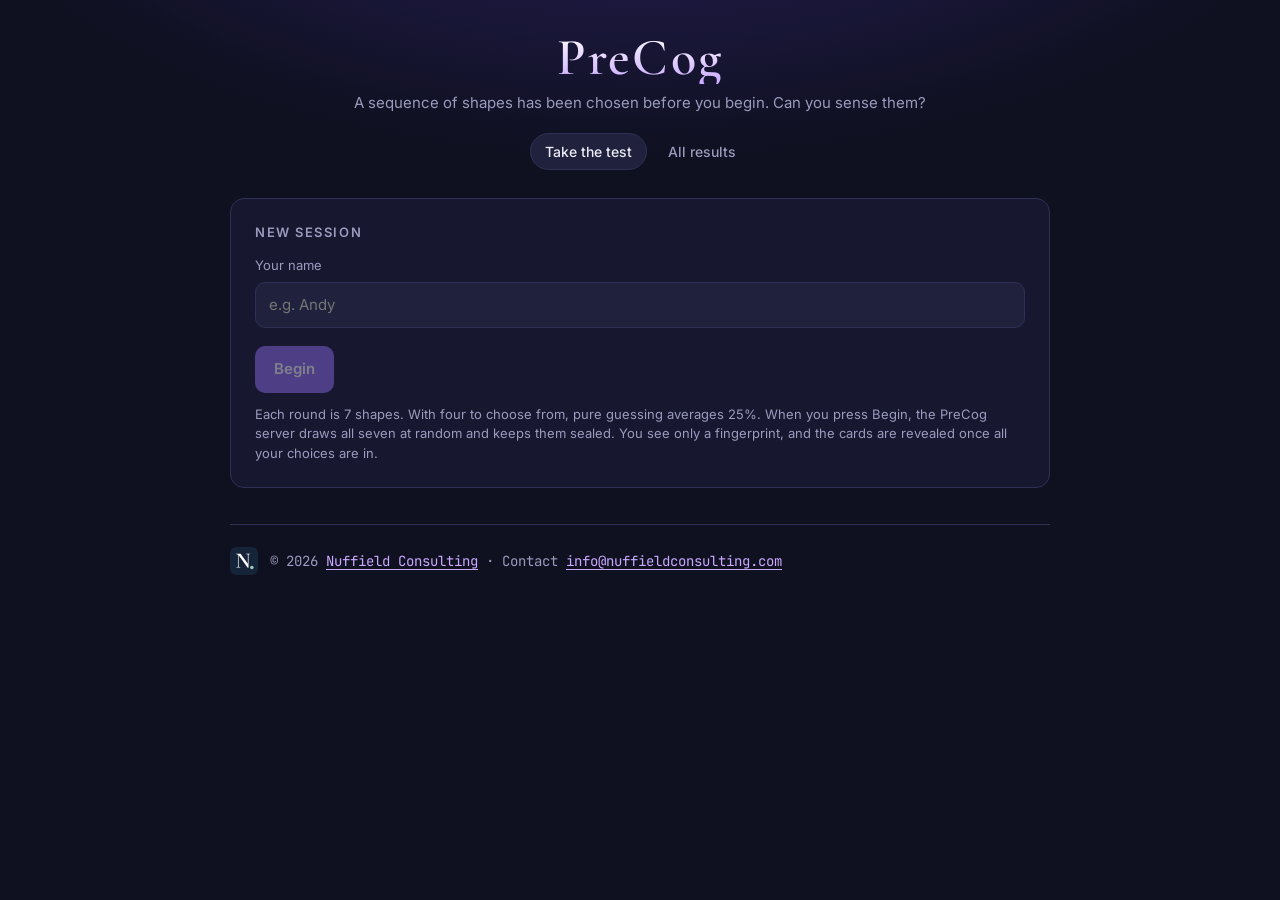
==== commit 8bcbf4b9: "Add Nuffield Consulting footer; remove top backlink Co-Authored-By: Claude Opus 5.5 <noreply@anthrop" ====
--- a/index.html
+++ b/index.html
@@ -5,8 +5,8 @@
 <meta name="viewport" content="width=device-width, initial-scale=1">
 <title>PreCog</title>
 <link rel="preconnect" href="https://fonts.googleapis.com">
-<link href="https://fonts.googleapis.com/css2?family=Cormorant+Garamond:wght@500;600&family=Inter:wght@400;500;600&display=swap" rel="stylesheet">
-<link rel="stylesheet" href="style.css?v=202611101156">
+<link href="https://fonts.googleapis.com/css2?family=Cormorant+Garamond:wght@500;600&family=Inter:wght@400;500;600&family=JetBrains+Mono:wght@400&display=swap" rel="stylesheet">
+<link rel="stylesheet" href="style.css?v=202611101218">
 </head>
 <body>
 <div class="wrap">
@@ -14,7 +14,6 @@
     <h1>PreCog</h1>
     <div class="tag">A sequence of shapes has been chosen before you begin. Can you sense them?</div>
     <nav class="nav">
-      <a href="https://ukdavies.com/" class="home">← ukdavies.com</a>
       <a href="./" class="on">Take the test</a>
       <a href="results.html">All results</a>
     </nav>
@@ -81,9 +80,13 @@
     </div>
     <div class="note" id="saveNote" style="text-align:center"></div>
   </section>
+  <footer class="site-foot">
+    <img src="nuffield-mark.svg" width="28" height="28" alt="Nuffield Consulting">
+    <span>© 2026 <a href="https://nuffieldconsulting.com/">Nuffield Consulting</a> · Contact <a href="mailto:info@nuffieldconsulting.com">info@nuffieldconsulting.com</a></span>
+  </footer>
 </div>
 
-<script src="common.js?v=202611101156"></script>
+<script src="common.js?v=202611101218"></script>
 <script>
 (() => {
   const ROUND_LENGTH = 7;
--- a/style.css
+++ b/style.css
@@ -227,5 +227,14 @@
 .slot.miss { border-color: color-mix(in srgb, var(--miss) 55%, var(--line)); }
 .slot.miss svg { color: var(--text); }
 
-.nav a.home { color: var(--accent); }
-.nav a.home:hover { border-color: var(--accent-2); }
+/* Footer banner */
+.site-foot {
+  display: flex; align-items: center; gap: 12px;
+  margin-top: 36px; padding-top: 22px; border-top: 1px solid var(--line);
+  font-family: "JetBrains Mono", ui-monospace, Menlo, monospace; font-size: 14px; color: var(--muted);
+}
+.site-foot img { width: 28px; height: 28px; border-radius: 6px; flex: none; }
+.site-foot span { flex: 1; min-width: 0; line-height: 1.6; }
+.site-foot a { color: var(--accent); text-decoration: underline; text-underline-offset: 3px; }
+.site-foot a:hover { color: #fff; }
+@media (max-width: 560px) { .site-foot { font-size: 12px; } }
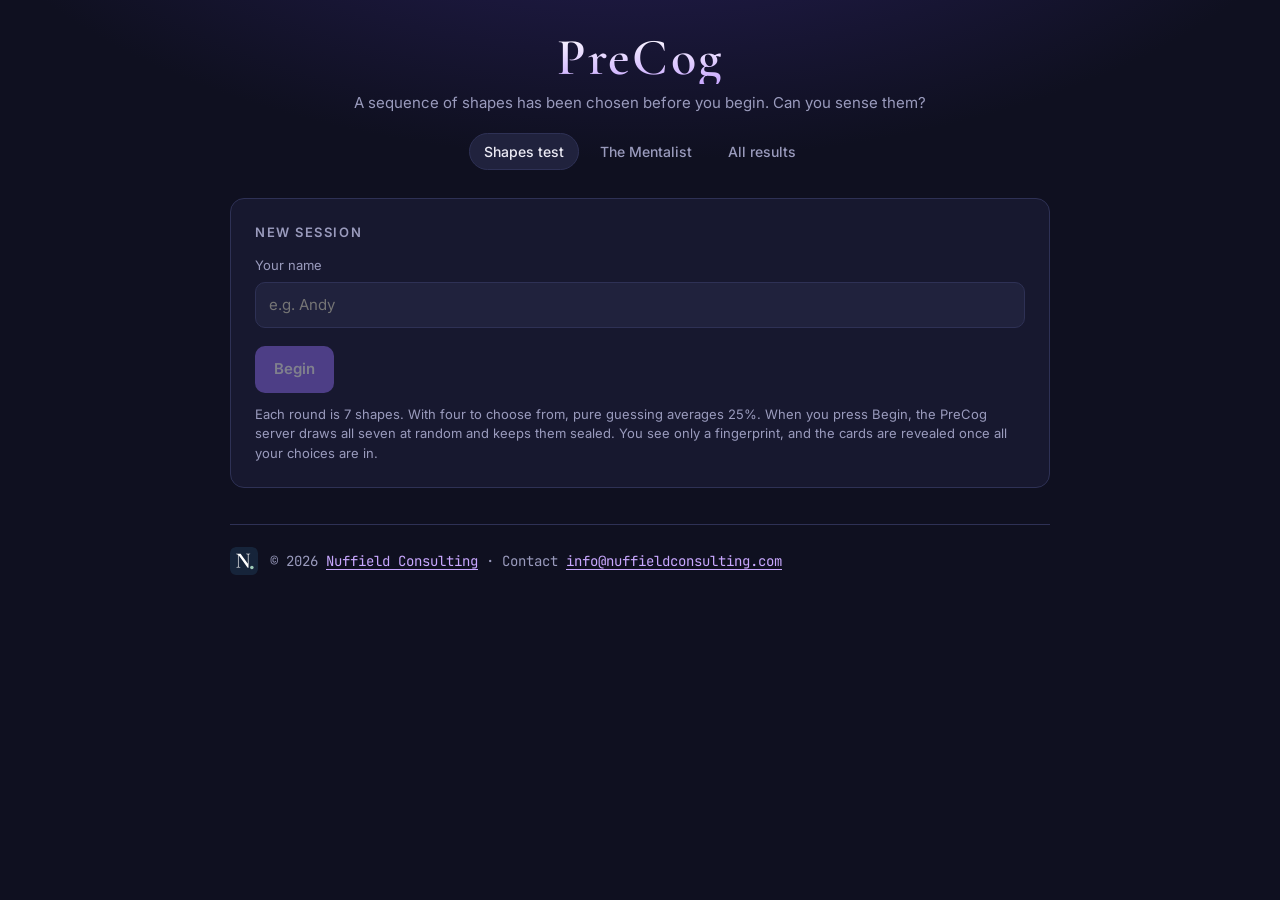
==== commit cdd89a0b: "Add The Mentalist colour-reading game Co-Authored-By: Claude Opus 5.5 <noreply@anthropic.com> Claude" ====
--- a/index.html
+++ b/index.html
@@ -6,6 +6,10 @@
 <title>PreCog</title>
 <link rel="preconnect" href="https://fonts.googleapis.com">
 <link href="https://fonts.googleapis.com/css2?family=Cormorant+Garamond:wght@500;600&family=Inter:wght@400;500;600&family=JetBrains+Mono:wght@400&display=swap" rel="stylesheet">
+<link rel="icon" href="favicon.svg" type="image/svg+xml">
+<link rel="icon" href="favicon-32.png" type="image/png" sizes="32x32">
+<link rel="apple-touch-icon" href="apple-touch-icon.png">
+<meta name="theme-color" content="#0f1020">
 <link rel="stylesheet" href="style.css?v=202611101218">
 </head>
 <body>
@@ -14,7 +18,8 @@
     <h1>PreCog</h1>
     <div class="tag">A sequence of shapes has been chosen before you begin. Can you sense them?</div>
     <nav class="nav">
-      <a href="./" class="on">Take the test</a>
+      <a href="./" class="on">Shapes test</a>
+      <a href="mentalist.html">The Mentalist</a>
       <a href="results.html">All results</a>
     </nav>
   </header>
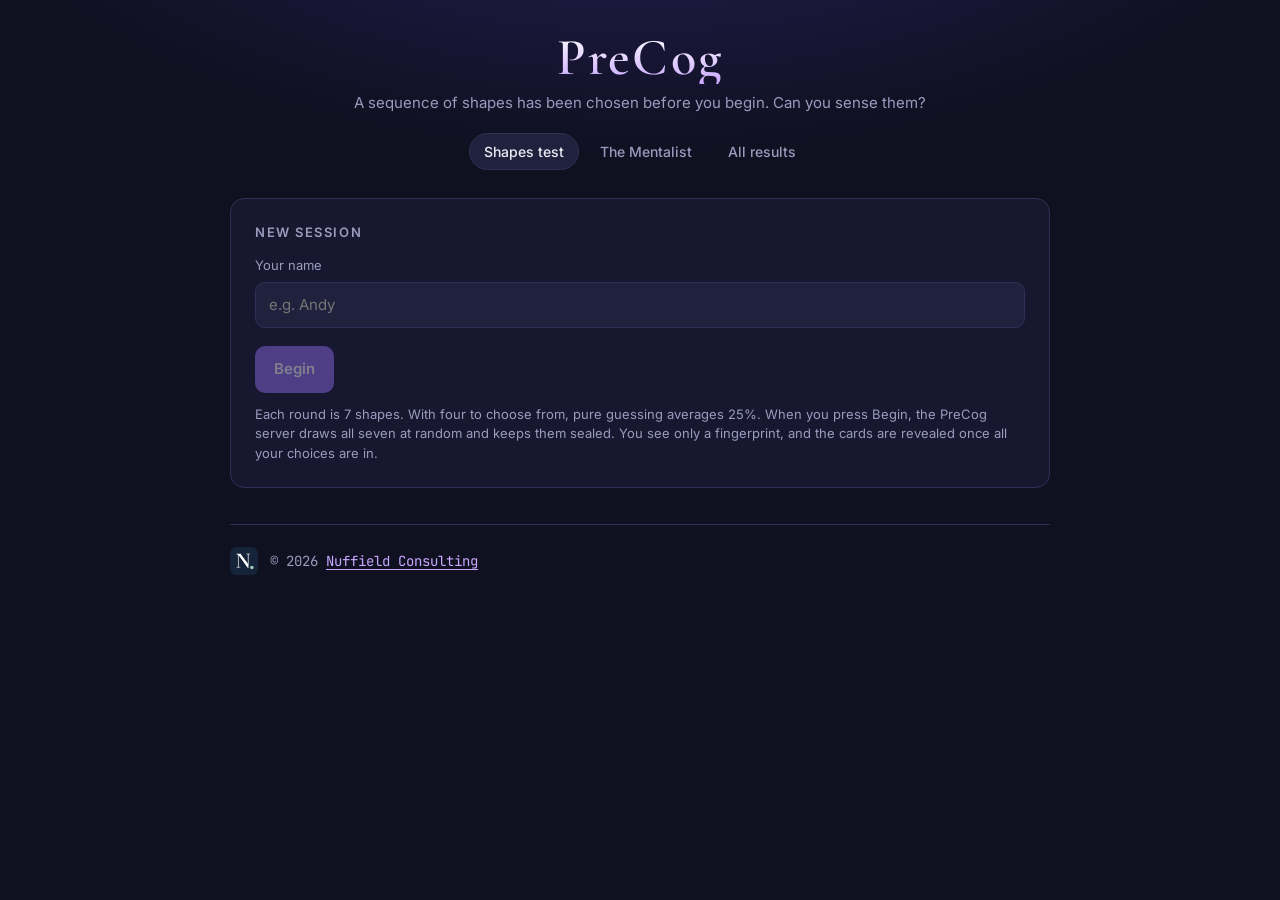
==== commit 7f0c7f13: "Remove email address from footer Co-Authored-By: Claude Opus 5.5 <noreply@anthropic.com> Claude-Sess" ====
--- a/index.html
+++ b/index.html
@@ -87,7 +87,7 @@
   </section>
   <footer class="site-foot">
     <img src="nuffield-mark.svg" width="28" height="28" alt="Nuffield Consulting">
-    <span>© 2026 <a href="https://nuffieldconsulting.com/">Nuffield Consulting</a> · Contact <a href="mailto:info@nuffieldconsulting.com">info@nuffieldconsulting.com</a></span>
+    <span>© 2026 <a href="https://nuffieldconsulting.com/">Nuffield Consulting</a></span>
   </footer>
 </div>
 
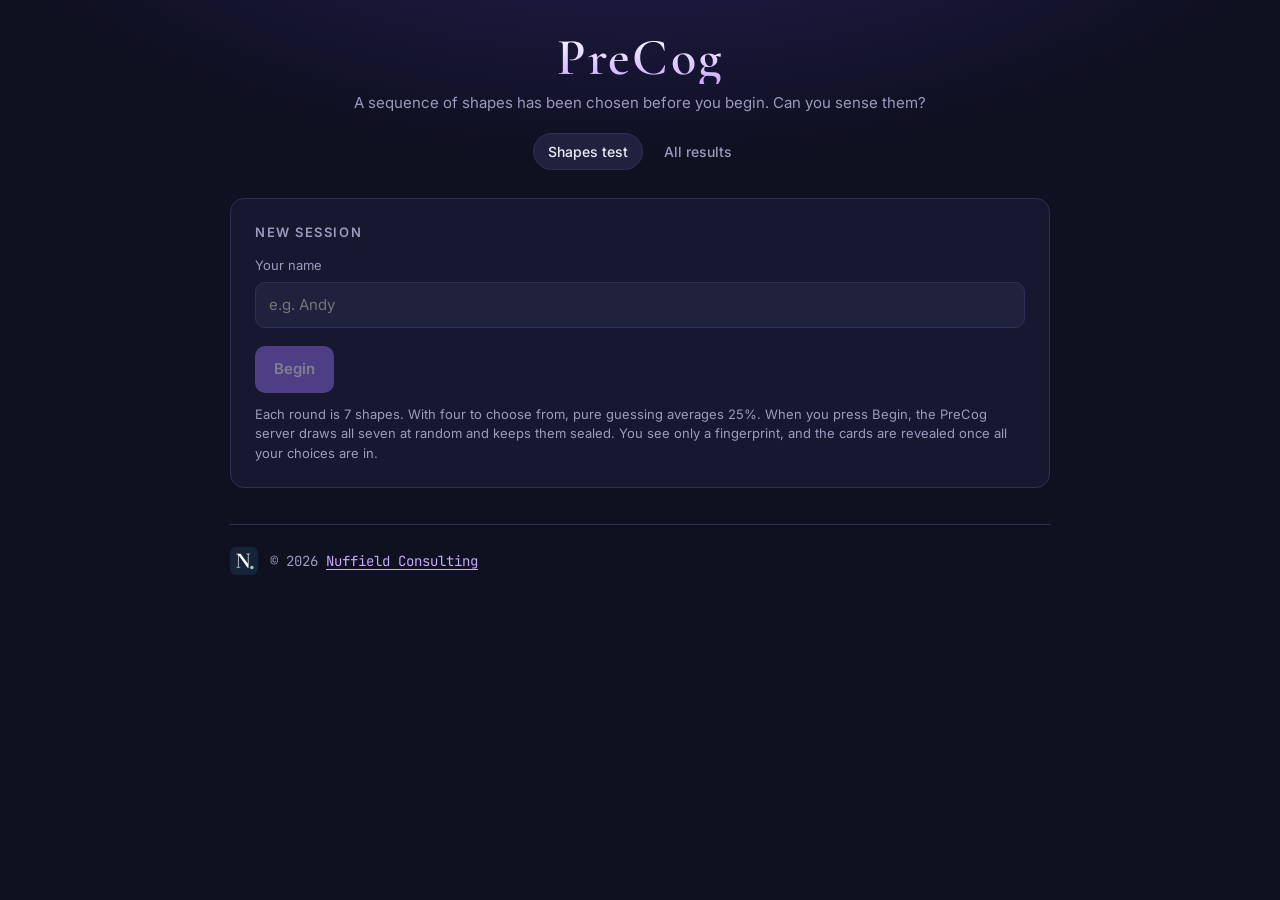
==== commit b784238c: "Unlink The Mentalist from the shapes game pages Co-Authored-By: Claude Opus 5.5 <noreply@anthropic.c" ====
--- a/index.html
+++ b/index.html
@@ -19,7 +19,6 @@
     <div class="tag">A sequence of shapes has been chosen before you begin. Can you sense them?</div>
     <nav class="nav">
       <a href="./" class="on">Shapes test</a>
-      <a href="mentalist.html">The Mentalist</a>
       <a href="results.html">All results</a>
     </nav>
   </header>
